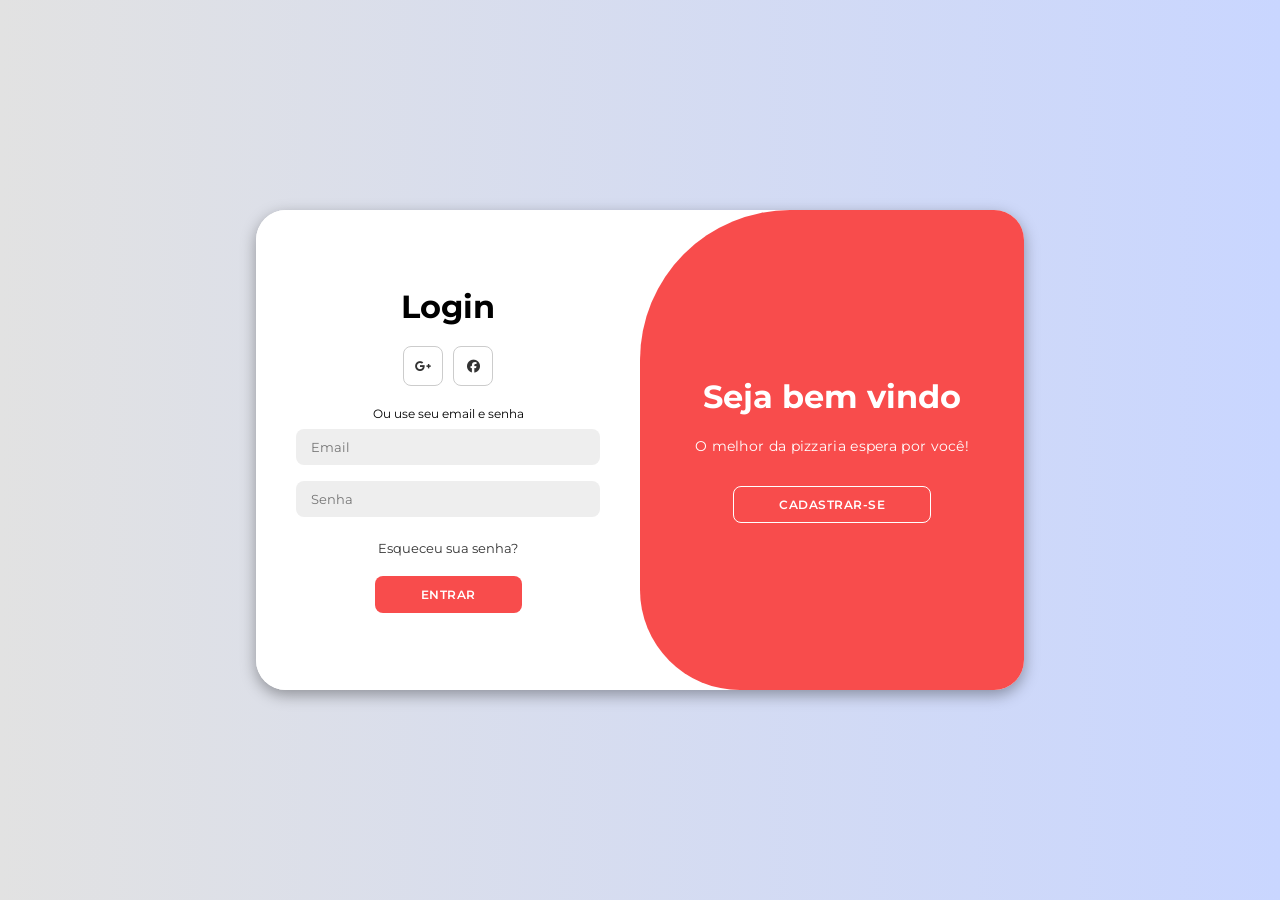
==== index.html @ cedcf8eb "Funcionalidade tela de login" ====
<!DOCTYPE html>
<html lang="pt">

<head>
    <meta charset="UTF-8">
    <meta http-equiv="X-UA-Compatible" content="IE=edge">
    <meta name="viewport" content="width=device-width, initial-scale=1.0">
    <link rel="stylesheet" href="https://cdnjs.cloudflare.com/ajax/libs/font-awesome/6.4.2/css/all.min.css">
    <link rel="stylesheet" href="Css/style.css">
    <title>Dahora-Pizzaria</title>
</head>

<body>
    <div class="container" id="container">
        <div class="form-container sign-up">
            <form method="post" action="">
                <h1> Crie sua conta</h1>
                <div class="social-icons">
                    <a href="#" class="icon"><i class="fa-brands fa-google-plus-g"> </i></a>
                    <a href="#" class="icon"><i class="fa-brands fa-facebook"> </i></a>
                </div>
                <span> Ou use seu email para se registrar</span>
                <input type="text" placeholder="Nome">
                <input type="tel" placeholder="Telefone">
                <input type="email" placeholder="Email">
                <input type="password" placeholder="Senha">

            </form>

        </div>
        <div class="form-container sign-in">
            <form method="post" action="sessao.php">
                <h1> Login </h1>
                <div class="social-icons">
                    <a href="#" class="icon"><i class="fa-brands fa-google-plus-g"></i></a>
                    <a href="#" class="icon"><i class="fa-brands fa-facebook"></i></a>
                </div>
                <span>Ou use seu email e senha</span>
                <input type="email" placeholder="Email" name="ds_usuario"  id="ds_usuario">
                <input type="password" placeholder="Senha"  name="ds_senha" id="ds_senha">
                <a href="#"> Esqueceu sua senha? </a>
                <button> Entrar </button>
            </form>
        </div>
        <div class="toggle-container">
            <div class="toggle">
                <div class="toggle-panel toggle-left">
                    <h1> Ficamos felizes :)</h1>
                    <p> O seu interesse no cadastro só torna o relacionamento cliente e pizzaria mais próximo! </p>
                    <button class="hidden" id="login"> Entrar</button>
                </div>
                <div class="toggle-panel toggle-right">
                    <h1> Seja bem vindo</h1>
                    <p> O melhor da pizzaria espera por você! </p>
                    <button class="hidden" id="register"> Cadastrar-se</button>
                </div>
            </div>

        </div>
    </div>

    <script src="script.js"></script>
</body>

</html>
---- Css/style.css ----
@import url('https://fonts.googleapis.com/css2?family=Montserrat:wght@300;400;500;600;700&display=swap');

*{
    margin: 0;
    padding: 0;
    box-sizing: border-box;
    font-family: 'Montserrat', sans-serif;
}

body{
    background-color: #c9d6ff;
    background: linear-gradient(to right, #e2e2e2, #c9d6ff);
    display: flex;
    align-items: center;
    justify-content: center;
    flex-direction: column;
    height: 100vh;
}

.container{
    background-color: #fff;
    border-radius: 30px;
    box-shadow: 0 5px 15px rgba(0, 0, 0, 0.35);
    position: relative;
    overflow: hidden;
    width: 768px;
    max-width: 100%;
    min-height: 480px;
}

.container p{
    font-size: 14px;
    line-height: 20px;
    letter-spacing: 0.3px;
    margin: 20px 0;
}

.container span{
    font-size: 12px;
}

.container a{
    color: #333;
    font-size: 13px;
    text-decoration: none;
    margin: 15px 0 10px;
}

.container button{
    background-color: #f84c4c;
    color: #fff;
    font-size: 12px;
    padding: 10px 45px;
    border: 1px solid transparent;
    border-radius: 8px;
    font-weight: 600;
    letter-spacing: 0.5px;
    text-transform: uppercase;
    margin-top: 10px;
    cursor: pointer;
}

.container button.hidden{
    background-color: transparent;
    border-color: #fff;
}

.container form{
    background-color: #fff;
    display: flex;
    align-items: center;
    justify-content: center;
    flex-direction: column;
    padding: 0 40px;
    height: 100%;
}

.container input{
    background-color: #eee;
    border: none;
    margin: 8px 0;
    padding: 10px 15px;
    font-size: 13px;
    border-radius: 8px;
    width: 100%;
    outline: none;
}

.form-container{
    position: absolute;
    top: 0;
    height: 100%;
    transition: all 0.6s ease-in-out;
}

.sign-in{
    left: 0;
    width: 50%;
    z-index: 2;
}

.container.active .sign-in{
    transform: translateX(100%);
}

.sign-up{
    left: 0;
    width: 50%;
    opacity: 0;
    z-index: 1;
}

.container.active .sign-up{
    transform: translateX(100%);
    opacity: 1;
    z-index: 5;
    animation: move 0.6s;
}

@keyframes move{
    0%, 49.99%{
        opacity: 0;
        z-index: 1;
    }
    50%, 100%{
        opacity: 1;
        z-index: 5;
    }
}

.social-icons{
    margin: 20px 0;
}

.social-icons a{
    border: 1px solid #ccc;
    border-radius: 20%;
    display: inline-flex;
    justify-content: center;
    align-items: center;
    margin: 0 3px;
    width: 40px;
    height: 40px;
}

.toggle-container{
    position: absolute;
    top: 0;
    left: 50%;
    width: 50%;
    height: 100%;
    overflow: hidden;
    transition: all 0.6s ease-in-out;
    border-radius: 150px 0 0 100px;
    z-index: 1000;
}

.container.active .toggle-container{
    transform: translateX(-100%);
    border-radius: 0 150px 100px 0;
}

.toggle{
    background-color: #512da8;
    height: 100%;
    background: linear-gradient(to right, #f84c4c, #f84c4c);
    color: #fff;
    position: relative;
    left: -100%;
    height: 100%;
    width: 200%;
    transform: translateX(0);
    transition: all 0.6s ease-in-out;
}

.container.active .toggle{
    transform: translateX(50%);
}

.toggle-panel{
    position: absolute;
    width: 50%;
    height: 100%;
    display: flex;
    align-items: center;
    justify-content: center;
    flex-direction: column;
    padding: 0 30px;
    text-align: center;
    top: 0;
    transform: translateX(0);
    transition: all 0.6s ease-in-out;
}

.toggle-left{
    transform: translateX(-200%);
}

.container.active .toggle-left{
    transform: translateX(0);
}

.toggle-right{
    right: 0;
    transform: translateX(0);
}

.container.active .toggle-right{
    transform: translateX(200%);
}
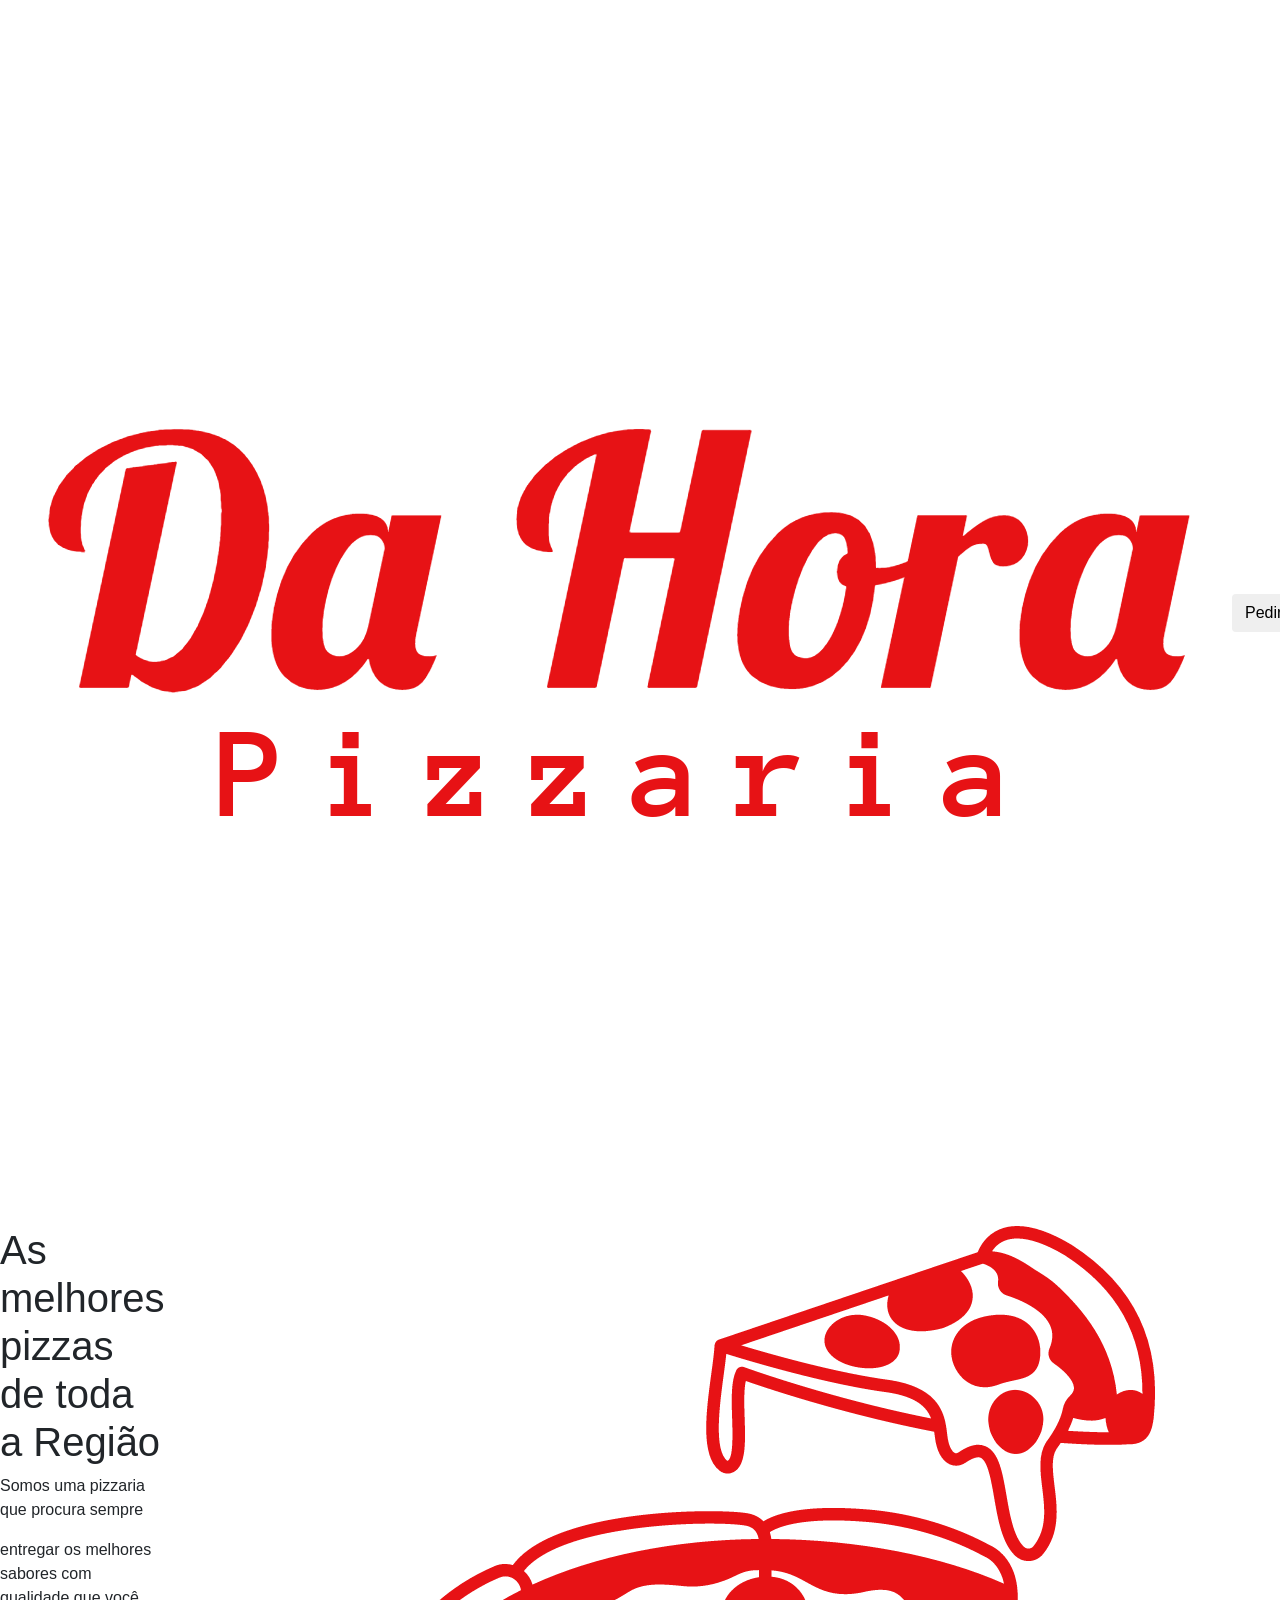
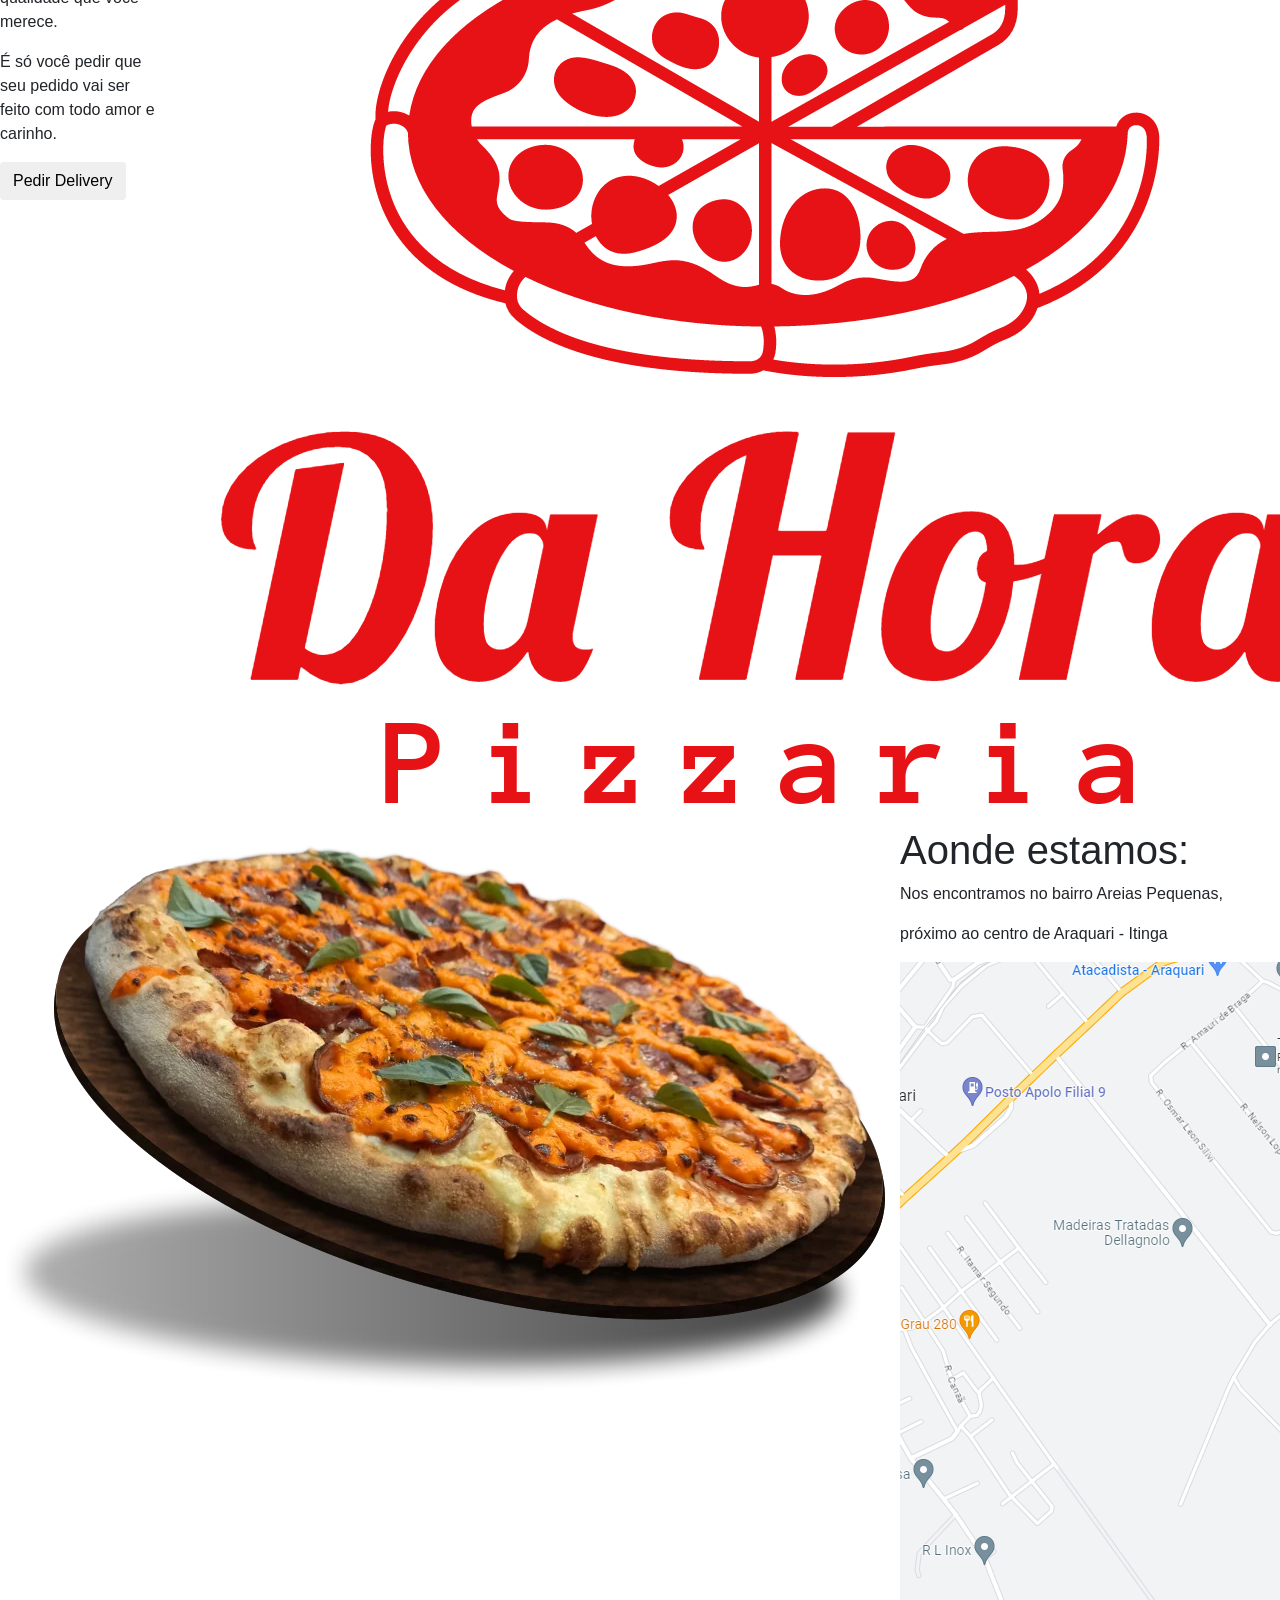
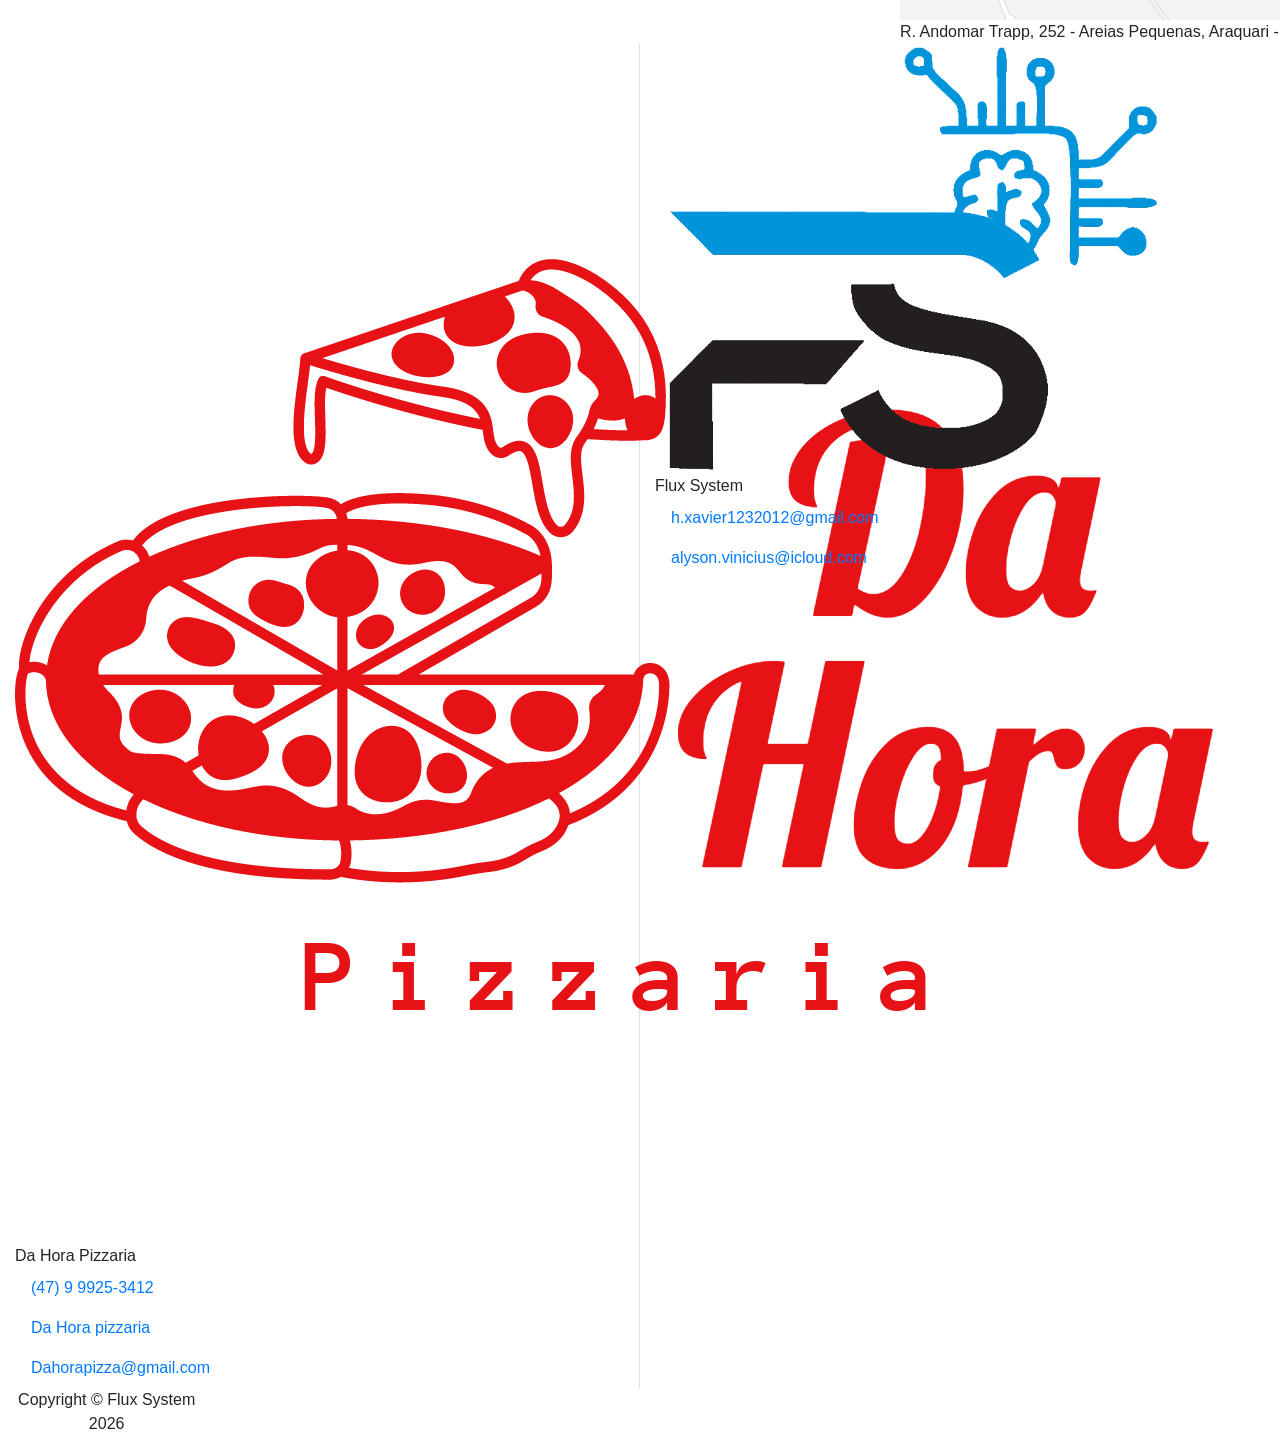
==== commit 00c4aeaf: "Alterações para a funcionalidade "Carrinho"" ====
--- a/index.html
+++ b/index.html
@@ -5,61 +5,123 @@
     <meta charset="UTF-8">
     <meta http-equiv="X-UA-Compatible" content="IE=edge">
     <meta name="viewport" content="width=device-width, initial-scale=1.0">
-    <link rel="stylesheet" href="https://cdnjs.cloudflare.com/ajax/libs/font-awesome/6.4.2/css/all.min.css">
-    <link rel="stylesheet" href="Css/style.css">
-    <title>Dahora-Pizzaria</title>
+    <title>Menu principal</title>
+    <link rel="stylesheet" href="css/style2.css">
+
+    <link rel="stylesheet" href="https://stackpath.bootstrapcdn.com/bootstrap/4.1.3/css/bootstrap.min.css"
+        integrity="sha384-MCw98/SFnGE8fJT3GXwEOngsV7Zt27NXFoaoApmYm81iuXoPkFOJwJ8ERdknLPMO" crossorigin="anonymous">
+    <script src="https://code.jquery.com/jquery-3.3.1.min.js"
+        integrity="sha256-FgpCb/KJQlLNfOu91ta32o/NMZxltwRo8QtmkMRdAu8=" crossorigin="anonymous"></script>
+
+    <script src="https://cdn.jsdelivr.net/npm/@popperjs/core@2.11.8/dist/umd/popper.min.js"
+        integrity="sha384-I7E8VVD/ismYTF4hNIPjVp/Zjvgyol6VFvRkX/vR+Vc4jQkC+hVqc2pM8ODewa9r"
+        crossorigin="anonymous"></script>
+    <script src="https://cdn.jsdelivr.net/npm/bootstrap@5.3.2/dist/js/bootstrap.min.js"
+        integrity="sha384-BBtl+eGJRgqQAUMxJ7pMwbEyER4l1g+O15P+16Ep7Q9Q+zqX6gSbd85u4mG4QzX+"
+        crossorigin="anonymous"></script>
+    <script src="script.js"></script>
 </head>
 
+
 <body>
-    <div class="container" id="container">
-        <div class="form-container sign-up">
-            <form method="post" action="">
-                <h1> Crie sua conta</h1>
-                <div class="social-icons">
-                    <a href="#" class="icon"><i class="fa-brands fa-google-plus-g"> </i></a>
-                    <a href="#" class="icon"><i class="fa-brands fa-facebook"> </i></a>
-                </div>
-                <span> Ou use seu email para se registrar</span>
-                <input type="text" placeholder="Nome">
-                <input type="tel" placeholder="Telefone">
-                <input type="email" placeholder="Email">
-                <input type="password" placeholder="Senha">
+    <div id="container">
+        <nav class="navbar navbar-expand-lg justify-content-between">
+            <a class="navbar-brand" href="index.html"> <img class="logo" src="img/logo nome.png"></a>
+            <button class="navbar-toggler" type="button" data-toggle="collapse" data-target="#navbarSupportedContent"
+                aria-controls="navbarSupportedContent" aria-expanded="false" aria-label="Toggle navigation">
+                <span class="navbar-toggler-icon"></span>
+            </button>
 
+            <form class="form-inline">
+                <a href="./pedidos.html"><button type="button" class="btn">Pedir Delivery</button></a>
             </form>
 
-        </div>
-        <div class="form-container sign-in">
-            <form method="post" action="sessao.php">
-                <h1> Login </h1>
-                <div class="social-icons">
-                    <a href="#" class="icon"><i class="fa-brands fa-google-plus-g"></i></a>
-                    <a href="#" class="icon"><i class="fa-brands fa-facebook"></i></a>
-                </div>
-                <span>Ou use seu email e senha</span>
-                <input type="email" placeholder="Email" name="ds_usuario"  id="ds_usuario">
-                <input type="password" placeholder="Senha"  name="ds_senha" id="ds_senha">
-                <a href="#"> Esqueceu sua senha? </a>
-                <button> Entrar </button>
-            </form>
-        </div>
-        <div class="toggle-container">
-            <div class="toggle">
-                <div class="toggle-panel toggle-left">
-                    <h1> Ficamos felizes :)</h1>
-                    <p> O seu interesse no cadastro só torna o relacionamento cliente e pizzaria mais próximo! </p>
-                    <button class="hidden" id="login"> Entrar</button>
-                </div>
-                <div class="toggle-panel toggle-right">
-                    <h1> Seja bem vindo</h1>
-                    <p> O melhor da pizzaria espera por você! </p>
-                    <button class="hidden" id="register"> Cadastrar-se</button>
+        </nav>
+
+        <section class="sobre d-flex ">
+            <div class="center">
+                <div class="texto">
+                    <h1> As melhores pizzas de toda a Região</h1>
+                    <p>Somos uma pizzaria que procura sempre
+                    <p>entregar os melhores sabores com qualidade que você merece.
+                    <P>É só você pedir que seu pedido vai ser feito com todo amor e carinho.</p>
+                    <a href="./pedidos.html"><button type="button" class="btn">Pedir Delivery</button></a>
                 </div>
             </div>
+            <div class="foto">
+                <img src="img/logo horizontal.png" class="foto1">
+            </div>
+        </section>
+        
+        <section class="sobre1">
+            <div class="center d-flex justify-content-between">
+                <div class="foto2">
+                    <img src="img/pizza net.webp" class="foto2">
+                </div>
+                <div class="texto1">
+                    <h1> Aonde estamos:</h1>
+                    <p>Nos encontramos no bairro Areias Pequenas,
+                    <p> próximo ao centro de Araquari - Itinga</p>
+                    <a
+                        href="https://www.google.com/maps/place/Da+Hora+Pizzaria/@-26.3806779,-48.7123499,15z/data=!4m10!1m2!2m1!1sda+hora+pizzaria!3m6!1s0x94d94bdf9cec32b1:0xc8441ec176becc56!8m2!3d-26.3806779!4d-48.7020502!15sChBkYSBob3JhIHBpenphcmlhWhIiEGRhIGhvcmEgcGl6emFyaWGSARBwaXp6YV9yZXN0YXVyYW504AEA!16s%2Fg%2F11j7w531x4?entry=ttu"><img
+                            class="mapa" src="img/cap mapa.png"></a>
+                    <br>R. Andomar Trapp, 252 - Areias Pequenas, Araquari - SC, 89245-000
+                </div>
 
-        </div>
+            </div>
+        </section>
+
+
+        <footer>
+            <div class="container-fluid">
+                <div class="row">
+                    <div class="col-md-6 footer-column border-right">
+                        <ul class="nav flex-column">
+                            <li class="nav-item">
+                                <span class="footer-heading"><img src="img/logo lateral.png" class="logoroda">
+                                    <br>
+                                    Da Hora Pizzaria</span>
+                            </li>
+                            <li class="nav-item">
+                                <a class="nav-link " href="#"> (47) 9 9925-3412</a>
+                            </li>
+                            <li class="nav-item">
+                                <a class="nav-link bi bi-facebook" href="#"> Da Hora pizzaria</a>
+                            </li>
+                            <li class="nav-item">
+                                <a class="nav-link" href="#">Dahorapizza@gmail.com</a>
+                            </li>
+                        </ul>
+                    </div>
+
+                    <div class="col-md-6 footer-column">
+                        <ul class="nav flex-column">
+                            <li class="nav-item">
+                                <span class="footer-heading"><img src="img/logo flux.png" class="logoroda">
+                                    <br>
+                                    Flux System</span>
+                            </li>
+                            <li class="nav-item">
+                                <a class="nav-link" href="#">h.xavier1232012@gmail.com</a>
+                            </li>
+                            <li class="nav-item">
+                                <a class="nav-link" href="#">alyson.vinicius@icloud.com</a>
+                            </li>
+                        </ul>
+                    </div>
+                </div>
+
+                <div class="row text-center">
+                    <div class="col-md-2 box">
+                        <span class="copyright quick-links">Copyright &copy; Flux System
+                            <script>document.write(new Date().getFullYear())</script>
+                        </span>
+                    </div>
+                </div>
+            </div>
+        </footer>
     </div>
 
-    <script src="script.js"></script>
 </body>
 
 </html>
